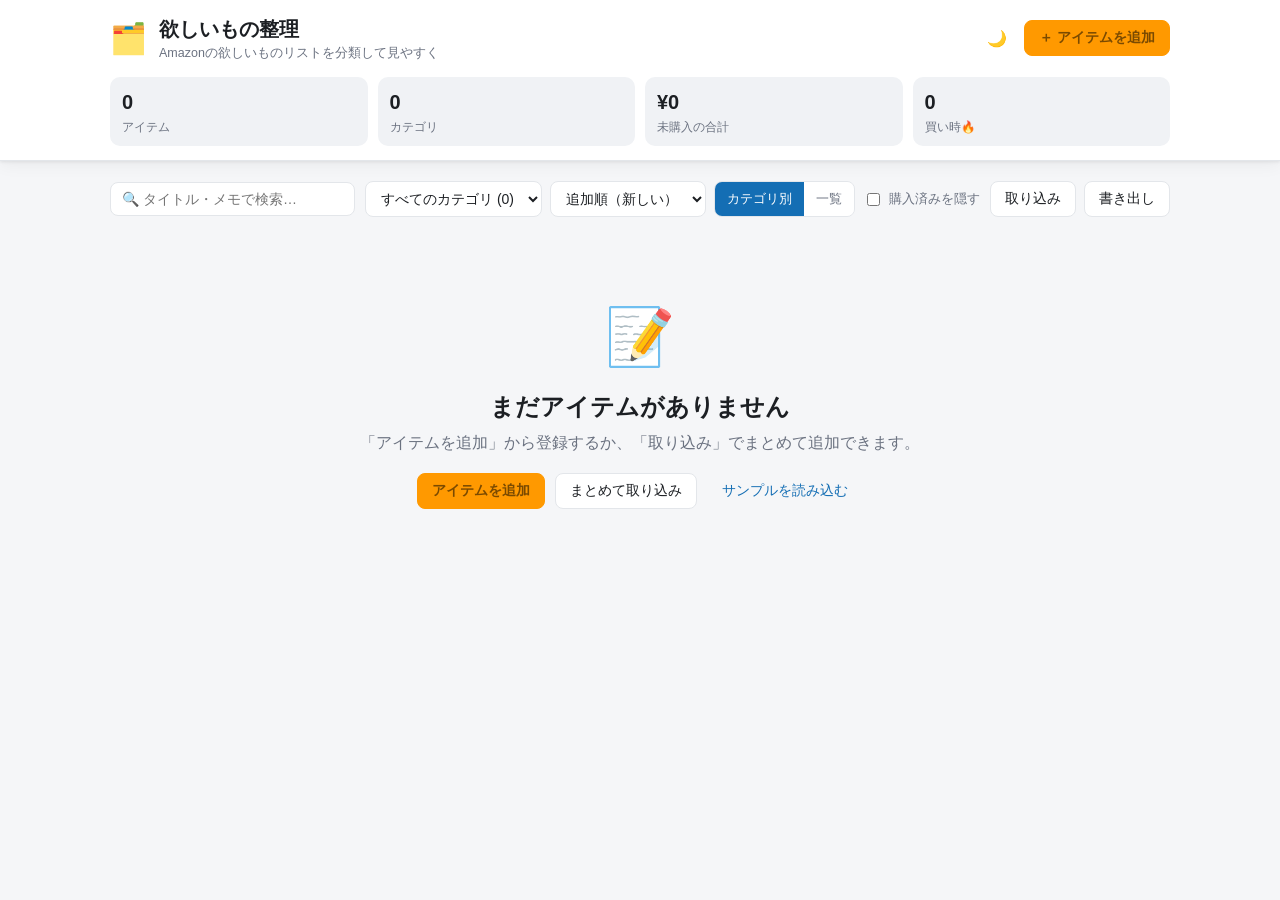
==== wishlist-organizer.html @ 861ff8ee "Add single-file build of the organizer 3ファイルを1つにまとめたスタンドアロン版 wishlist-organizer.html を追加。 ダブルクリックで開け" ====
<!DOCTYPE html>
<html lang="ja">
<head>
<meta charset="UTF-8" />
<meta name="viewport" content="width=device-width, initial-scale=1.0" />
<title>欲しいもの整理 — Wishlist Organizer</title>
<style>
/* 欲しいもの整理アプリ — スタイル。ライト/ダーク対応。 */
:root {
  --bg: #f5f6f8;
  --surface: #ffffff;
  --surface-2: #f0f2f5;
  --text: #1c1f23;
  --text-dim: #6b7280;
  --border: #e3e6ea;
  --primary: #ff9900;      /* Amazon オレンジ */
  --primary-ink: #7a4a00;
  --accent: #146eb4;       /* Amazon ブルー */
  --danger: #d9534f;
  --shadow: 0 1px 3px rgba(0,0,0,.08), 0 4px 16px rgba(0,0,0,.05);
  --radius: 12px;
}
:root[data-theme="dark"] {
  --bg: #14171c;
  --surface: #1d2127;
  --surface-2: #262b33;
  --text: #e6e9ee;
  --text-dim: #9aa3af;
  --border: #333a44;
  --primary: #ffa723;
  --primary-ink: #1d2127;
  --accent: #4ea3e0;
  --shadow: 0 1px 3px rgba(0,0,0,.3), 0 6px 20px rgba(0,0,0,.25);
}

* { box-sizing: border-box; }
html, body { margin: 0; padding: 0; }
body {
  font-family: -apple-system, BlinkMacSystemFont, "Hiragino Kaku Gothic ProN", "Noto Sans JP", "Yu Gothic", Meiryo, sans-serif;
  background: var(--bg);
  color: var(--text);
  line-height: 1.5;
  -webkit-font-smoothing: antialiased;
}
body.modal-open { overflow: hidden; }
a { color: var(--accent); text-decoration: none; }
a:hover { text-decoration: underline; }

/* ---------- ヘッダー ---------- */
.app-header {
  background: var(--surface);
  border-bottom: 1px solid var(--border);
  position: sticky; top: 0; z-index: 20;
  box-shadow: var(--shadow);
}
.header-inner {
  max-width: 1100px; margin: 0 auto; padding: 14px 20px;
  display: flex; align-items: center; justify-content: space-between; gap: 16px;
}
.brand { display: flex; align-items: center; gap: 12px; }
.brand-mark { font-size: 30px; }
.brand h1 { font-size: 20px; margin: 0; }
.tagline { margin: 0; font-size: 12.5px; color: var(--text-dim); }
.header-actions { display: flex; align-items: center; gap: 10px; }

.stats-bar {
  max-width: 1100px; margin: 0 auto; padding: 0 20px 14px;
  display: grid; grid-template-columns: repeat(4, 1fr); gap: 10px;
}
.stat {
  background: var(--surface-2); border-radius: 10px; padding: 10px 12px;
  display: flex; flex-direction: column; gap: 2px;
}
.stat-num { font-size: 20px; font-weight: 700; }
.stat-label { font-size: 11.5px; color: var(--text-dim); }
.stat-hot { outline: 2px solid var(--primary); }
.stat-hot .stat-num { color: var(--primary); }

/* ---------- ボタン類 ---------- */
.btn {
  border: 1px solid var(--border); background: var(--surface); color: var(--text);
  padding: 8px 14px; border-radius: 8px; font-size: 14px; cursor: pointer;
  transition: background .15s, border-color .15s, transform .05s; white-space: nowrap;
}
.btn:hover { background: var(--surface-2); }
.btn:active { transform: translateY(1px); }
.btn-primary { background: var(--primary); border-color: var(--primary); color: var(--primary-ink); font-weight: 700; }
.btn-primary:hover { filter: brightness(1.05); background: var(--primary); }
.btn-ghost { background: transparent; border-color: transparent; color: var(--accent); }
.icon-btn {
  border: none; background: transparent; cursor: pointer; font-size: 16px;
  width: 34px; height: 34px; border-radius: 8px; display: inline-flex;
  align-items: center; justify-content: center; color: var(--text);
}
.icon-btn:hover { background: var(--surface-2); }

/* ---------- コンテナ / ツールバー ---------- */
.container { max-width: 1100px; margin: 0 auto; padding: 20px; }
.toolbar {
  display: flex; flex-wrap: wrap; gap: 10px; align-items: center;
  margin-bottom: 18px;
}
.toolbar-group { display: flex; gap: 8px; align-items: center; flex-wrap: wrap; }
.toolbar-group.grow { flex: 1 1 220px; }
.input {
  background: var(--surface); border: 1px solid var(--border); color: var(--text);
  padding: 8px 11px; border-radius: 8px; font-size: 14px; font-family: inherit;
}
.input:focus { outline: 2px solid var(--accent); outline-offset: -1px; }
#search { width: 100%; }
.checkbox-inline { display: inline-flex; align-items: center; gap: 6px; font-size: 13px; color: var(--text-dim); cursor: pointer; }

.segmented { display: inline-flex; border: 1px solid var(--border); border-radius: 8px; overflow: hidden; }
.seg-btn { border: none; background: var(--surface); color: var(--text-dim); padding: 8px 12px; cursor: pointer; font-size: 13px; }
.seg-btn.active { background: var(--accent); color: #fff; }

/* ---------- リスト / カード ---------- */
.cat-group { margin-bottom: 26px; }
.cat-head {
  display: flex; align-items: baseline; justify-content: space-between; gap: 10px;
  padding: 6px 0 10px; margin-bottom: 12px;
  border-bottom: 2px solid var(--c, var(--border));
}
.cat-name { font-size: 16px; font-weight: 700; }
.cat-meta { font-size: 12.5px; color: var(--text-dim); }

.grid {
  display: grid; gap: 12px;
  grid-template-columns: repeat(auto-fill, minmax(300px, 1fr));
}
.card {
  background: var(--surface); border: 1px solid var(--border); border-radius: var(--radius);
  display: flex; gap: 12px; padding: 12px; box-shadow: var(--shadow);
  transition: transform .08s, box-shadow .15s;
}
.card:hover { transform: translateY(-2px); box-shadow: 0 6px 20px rgba(0,0,0,.10); }
.card.is-purchased { opacity: .6; }
.card.is-purchased .card-title { text-decoration: line-through; }

.card-thumb { flex: 0 0 64px; }
.thumb { width: 64px; height: 64px; object-fit: contain; border-radius: 8px; background: var(--surface-2); }
.thumb-ph { display: flex; align-items: center; justify-content: center; font-size: 30px; }

.card-main { flex: 1 1 auto; min-width: 0; }
.card-top { display: flex; align-items: center; justify-content: space-between; gap: 8px; margin-bottom: 4px; }
.badge {
  font-size: 11px; font-weight: 600; color: #fff; background: var(--c, var(--accent));
  padding: 2px 8px; border-radius: 999px; white-space: nowrap;
}
.prio { font-size: 11px; font-weight: 700; padding: 1px 7px; border-radius: 999px; }
.prio-3 { background: #ffe3e3; color: #c0392b; }
.prio-2 { background: #fff3d6; color: #a9700a; }
.prio-1 { background: var(--surface-2); color: var(--text-dim); }
:root[data-theme="dark"] .prio-3 { background: #4a2222; color: #ff9b9b; }
:root[data-theme="dark"] .prio-2 { background: #453615; color: #ffcf7a; }

.card-title { font-size: 14.5px; margin: 2px 0 6px; line-height: 1.35; word-break: break-word; }
.card-note { font-size: 12.5px; color: var(--text-dim); margin: 0 0 6px; }
.card-price-row { display: flex; align-items: center; gap: 10px; flex-wrap: wrap; margin-bottom: 8px; }
.price { font-size: 16px; font-weight: 700; }
.spark { color: var(--accent); flex: 0 0 auto; }

.advice { font-size: 11px; padding: 2px 8px; border-radius: 999px; font-weight: 600; white-space: nowrap; }
.advice.big { font-size: 13px; padding: 4px 12px; }
.advice-buy { background: #e3f7e8; color: #1e7e34; }
.advice-watch { background: #e7f0fb; color: #146eb4; }
.advice-wait { background: #fdeaea; color: #c0392b; }
.advice-info { background: var(--surface-2); color: var(--text-dim); }
:root[data-theme="dark"] .advice-buy { background: #1f3a27; color: #7ee0a0; }
:root[data-theme="dark"] .advice-watch { background: #1e3346; color: #7bbef0; }
:root[data-theme="dark"] .advice-wait { background: #3f2321; color: #ff9b9b; }

.card-links { display: flex; gap: 6px; flex-wrap: wrap; }
.chip {
  font-size: 11.5px; border: 1px solid var(--border); background: var(--surface-2);
  color: var(--text); padding: 3px 9px; border-radius: 999px; cursor: pointer; display: inline-flex; gap: 3px; align-items: center;
}
.chip:hover { background: var(--surface); text-decoration: none; }
.chip-link { color: var(--text); }

.card-actions { display: flex; flex-direction: column; align-items: center; gap: 4px; }
.buy-check { display: flex; flex-direction: column; align-items: center; font-size: 10px; color: var(--text-dim); cursor: pointer; }
.buy-check input { cursor: pointer; }

.no-match, .muted { color: var(--text-dim); }
.no-match { text-align: center; padding: 40px 0; }

/* ---------- 空状態 ---------- */
.empty-state { text-align: center; padding: 60px 20px; }
.empty-emoji { font-size: 56px; }
.empty-state h2 { margin: 10px 0 6px; }
.empty-state p { color: var(--text-dim); margin: 0 0 18px; }
.empty-actions { display: flex; gap: 10px; justify-content: center; flex-wrap: wrap; }

/* ---------- モーダル ---------- */
.modal-backdrop {
  position: fixed; inset: 0; background: rgba(0,0,0,.45);
  display: flex; align-items: flex-start; justify-content: center;
  padding: 40px 16px; z-index: 50; overflow-y: auto;
}
.modal {
  background: var(--surface); border-radius: 14px; width: 100%; max-width: 520px;
  box-shadow: 0 20px 60px rgba(0,0,0,.3); overflow: hidden;
}
.modal-head { display: flex; align-items: center; justify-content: space-between; padding: 16px 18px; border-bottom: 1px solid var(--border); }
.modal-head h2 { font-size: 17px; margin: 0; }
.modal-body { padding: 18px; }
.modal-foot { display: flex; align-items: center; gap: 10px; justify-content: flex-end; padding: 14px 18px; border-top: 1px solid var(--border); }
.modal-foot .spacer { flex: 1; }

.field { display: flex; flex-direction: column; gap: 5px; margin-bottom: 14px; }
.field > span { font-size: 12.5px; color: var(--text-dim); }
.field em { color: var(--danger); font-style: normal; }
.field .input { width: 100%; }
.field-row { display: flex; gap: 10px; }
.field-row .field { flex: 1; }
.grow { flex: 1; }

.tabs, .tab { display: inline-flex; }
.tabs { gap: 6px; margin-bottom: 12px; }
.tab { border: 1px solid var(--border); background: var(--surface-2); color: var(--text-dim); padding: 6px 14px; border-radius: 8px; cursor: pointer; font-size: 13px; }
.tab.active { background: var(--accent); color: #fff; border-color: var(--accent); }
.tab-panel textarea { width: 100%; font-family: ui-monospace, monospace; font-size: 12.5px; }
.hint { font-size: 12.5px; color: var(--text-dim); margin: 0 0 10px; }

.export-actions { display: flex; flex-direction: column; gap: 10px; }

.steps { margin: 0 0 14px; padding-left: 20px; font-size: 13px; color: var(--text); }
.steps li { margin-bottom: 6px; }

/* 価格モーダル */
.price-summary { display: flex; gap: 18px; align-items: center; flex-wrap: wrap; margin-bottom: 12px; }
.price-summary b { font-size: 18px; display: block; }
.price-chart { color: var(--accent); margin: 6px 0 14px; }
.price-chart .spark { width: 100%; height: 60px; }
.price-table { width: 100%; border-collapse: collapse; font-size: 13px; margin-bottom: 14px; }
.price-table th, .price-table td { text-align: left; padding: 6px 8px; border-bottom: 1px solid var(--border); }
.price-table th { color: var(--text-dim); font-weight: 600; }
.price-ext { display: flex; flex-direction: column; gap: 8px; }
.price-ext .btn { text-align: center; }
.price-add { display: flex; gap: 8px; width: 100%; }
.price-add .input { flex: 1; }

/* ---------- トースト ---------- */
.toast {
  position: fixed; bottom: 24px; left: 50%; transform: translateX(-50%);
  background: #1c1f23; color: #fff; padding: 10px 18px; border-radius: 10px;
  font-size: 13.5px; box-shadow: 0 8px 30px rgba(0,0,0,.3); z-index: 100;
}
.toast-error { background: var(--danger); }

.hidden { display: none !important; }

/* ---------- レスポンシブ ---------- */
@media (max-width: 640px) {
  .stats-bar { grid-template-columns: repeat(2, 1fr); }
  .header-inner { flex-wrap: wrap; }
  .brand h1 { font-size: 18px; }
  .grid { grid-template-columns: 1fr; }
  .toolbar-group { width: 100%; }
  .toolbar-group.grow { flex-basis: auto; }
}

</style>
</head>
<body>

  <header class="app-header">
    <div class="header-inner">
      <div class="brand">
        <span class="brand-mark">🗂️</span>
        <div>
          <h1>欲しいもの整理</h1>
          <p class="tagline">Amazonの欲しいものリストを分類して見やすく</p>
        </div>
      </div>
      <div class="header-actions">
        <button id="theme-toggle" class="icon-btn" title="テーマ切替" aria-label="テーマ切替">🌙</button>
        <button id="add-btn" class="btn btn-primary">＋ アイテムを追加</button>
      </div>
    </div>
    <div class="stats-bar" id="stats-bar"></div>
  </header>

  <main class="container">
    <section class="toolbar">
      <div class="toolbar-group grow">
        <input type="search" id="search" class="input" placeholder="🔍 タイトル・メモで検索…" />
      </div>
      <div class="toolbar-group">
        <select id="filter-category" class="input" title="カテゴリで絞り込み"></select>
        <select id="sort" class="input" title="並べ替え">
          <option value="added-desc">追加順（新しい）</option>
          <option value="added-asc">追加順（古い）</option>
          <option value="price-desc">価格（高い順）</option>
          <option value="price-asc">価格（安い順）</option>
          <option value="priority">優先度</option>
          <option value="name">名前順</option>
        </select>
        <div class="segmented" role="group" aria-label="表示切替">
          <button class="seg-btn active" data-view="grouped">カテゴリ別</button>
          <button class="seg-btn" data-view="flat">一覧</button>
        </div>
        <label class="checkbox-inline">
          <input type="checkbox" id="hide-purchased" /> 購入済みを隠す
        </label>
      </div>
      <div class="toolbar-group">
        <button id="import-btn" class="btn">取り込み</button>
        <button id="export-btn" class="btn">書き出し</button>
      </div>
    </section>

    <div id="list-root" class="list-root"></div>

    <div id="empty-state" class="empty-state hidden">
      <div class="empty-emoji">📝</div>
      <h2>まだアイテムがありません</h2>
      <p>「アイテムを追加」から登録するか、「取り込み」でまとめて追加できます。</p>
      <div class="empty-actions">
        <button class="btn btn-primary" data-open="add">アイテムを追加</button>
        <button class="btn" data-open="import">まとめて取り込み</button>
        <button class="btn btn-ghost" id="load-sample">サンプルを読み込む</button>
      </div>
    </div>
  </main>

  <!-- 追加・編集モーダル -->
  <div class="modal-backdrop hidden" id="item-modal">
    <div class="modal" role="dialog" aria-modal="true" aria-labelledby="item-modal-title">
      <div class="modal-head">
        <h2 id="item-modal-title">アイテムを追加</h2>
        <button class="icon-btn" data-close aria-label="閉じる">✕</button>
      </div>
      <form id="item-form" class="modal-body">
        <input type="hidden" id="f-id" />
        <label class="field">
          <span>タイトル <em>*</em></span>
          <input type="text" id="f-title" class="input" required maxlength="300" />
        </label>
        <div class="field-row">
          <label class="field">
            <span>価格（円）</span>
            <input type="number" id="f-price" class="input" min="0" step="1" inputmode="numeric" />
          </label>
          <label class="field">
            <span>優先度</span>
            <select id="f-priority" class="input">
              <option value="3">高</option>
              <option value="2" selected>中</option>
              <option value="1">低</option>
            </select>
          </label>
        </div>
        <label class="field">
          <span>URL</span>
          <input type="url" id="f-url" class="input" placeholder="https://www.amazon.co.jp/..." />
        </label>
        <label class="field">
          <span>画像URL</span>
          <input type="url" id="f-image" class="input" placeholder="任意" />
        </label>
        <label class="field">
          <span>カテゴリ</span>
          <div class="field-row">
            <select id="f-category" class="input grow"></select>
            <button type="button" id="auto-cat" class="btn" title="タイトルから自動判定">自動判定</button>
          </div>
        </label>
        <label class="field">
          <span>メモ</span>
          <textarea id="f-note" class="input" rows="2" maxlength="500"></textarea>
        </label>
        <div class="modal-foot">
          <button type="button" class="btn" data-close>キャンセル</button>
          <button type="submit" class="btn btn-primary">保存</button>
        </div>
      </form>
    </div>
  </div>

  <!-- 取り込みモーダル -->
  <div class="modal-backdrop hidden" id="import-modal">
    <div class="modal" role="dialog" aria-modal="true" aria-labelledby="import-modal-title">
      <div class="modal-head">
        <h2 id="import-modal-title">まとめて取り込み</h2>
        <button class="icon-btn" data-close aria-label="閉じる">✕</button>
      </div>
      <div class="modal-body">
        <div class="tabs" id="import-tabs">
          <button class="tab active" data-tab="amazon">Amazonから</button>
          <button class="tab" data-tab="paste">貼り付け</button>
          <button class="tab" data-tab="json">JSON</button>
        </div>
        <div class="tab-panel" data-panel="amazon">
          <p class="hint">あなたのAmazonアカウントの欲しいものリストを、ログインしたまま安全に取り込みます。<br>
            （このアプリはAmazonに直接アクセスできないため、あなたのブラウザで実行する小さなスクリプトを使います）</p>
          <ol class="steps">
            <li>下のボタンで<b>抽出スクリプトをコピー</b></li>
            <li>ブラウザで<b>自分の欲しいものリスト</b>のページを開く</li>
            <li><b>F12</b>（Macは⌘+Option+I）→「<b>Console</b>」タブを開く</li>
            <li>貼り付けて<b>Enter</b>。自動で全商品を読み取り、結果がクリップボードにコピーされます</li>
            <li>ここの「<b>JSON</b>」タブに貼り付けて「取り込む」</li>
          </ol>
          <button type="button" id="copy-extractor" class="btn btn-primary">📋 抽出スクリプトをコピー</button>
          <p class="hint muted" style="margin-top:10px">※ スクリプトはあなたのブラウザ内でだけ動作し、データを外部へ送信しません。</p>
        </div>
        <div class="tab-panel hidden" data-panel="paste">
          <p class="hint">Amazonの欲しいものリスト画面からコピーしたテキストや、1行1商品のテキストを貼り付けてください。<br>
            価格（¥1,980 など）が含まれていれば自動で抽出し、タイトルからカテゴリを自動判定します。</p>
          <textarea id="paste-input" class="input" rows="10" placeholder="例）&#10;ソニー ワイヤレスノイズキャンセリングヘッドホン WH-1000XM5 ¥49,500&#10;人を動かす デール・カーネギー ￥1,650&#10;山善 電気ケトル 1.0L"></textarea>
        </div>
        <div class="tab-panel hidden" data-panel="json">
          <p class="hint">このアプリで書き出したJSONを貼り付けて復元します。</p>
          <textarea id="json-input" class="input" rows="10" placeholder='[ { "title": "...", "price": 1000, "category": "..." } ]'></textarea>
        </div>
      </div>
      <div class="modal-foot">
        <label class="checkbox-inline"><input type="checkbox" id="import-replace" /> 既存を置き換える</label>
        <span class="spacer"></span>
        <button type="button" class="btn" data-close>キャンセル</button>
        <button type="button" id="import-run" class="btn btn-primary">取り込む</button>
      </div>
    </div>
  </div>

  <!-- 書き出しモーダル -->
  <div class="modal-backdrop hidden" id="export-modal">
    <div class="modal" role="dialog" aria-modal="true" aria-labelledby="export-modal-title">
      <div class="modal-head">
        <h2 id="export-modal-title">書き出し</h2>
        <button class="icon-btn" data-close aria-label="閉じる">✕</button>
      </div>
      <div class="modal-body">
        <p class="hint">現在のリストをファイルに保存できます。</p>
        <div class="export-actions">
          <button class="btn btn-primary" id="export-json">JSONで保存（バックアップ）</button>
          <button class="btn" id="export-csv">CSVで保存（表計算用）</button>
        </div>
      </div>
    </div>
  </div>

  <!-- 価格履歴モーダル -->
  <div class="modal-backdrop hidden" id="price-modal">
    <div class="modal" role="dialog" aria-modal="true" aria-labelledby="price-modal-title">
      <div class="modal-head">
        <h2 id="price-modal-title">価格の推移</h2>
        <button class="icon-btn" data-close aria-label="閉じる">✕</button>
      </div>
      <div class="modal-body" id="price-modal-body">
        <!-- JSで描画 -->
      </div>
      <div class="modal-foot">
        <form id="price-add-form" class="price-add">
          <input type="number" id="price-add-value" class="input" min="0" step="1" placeholder="今の価格を記録（円）" inputmode="numeric" />
          <button type="submit" class="btn btn-primary">記録</button>
        </form>
      </div>
    </div>
  </div>

  <div id="toast" class="toast hidden"></div>

<script>
/*
 * カテゴリ定義とタイトルからの自動分類ロジック。
 * 各カテゴリは日本語・英語のキーワードを持ち、タイトルに含まれる
 * キーワード数が最も多いカテゴリを推定する。該当なしは「その他」。
 */
(function (global) {
  "use strict";

  // 表示順は定義順。id はデータ保存用の安定キー。
  const CATEGORIES = [
    { id: "electronics", name: "家電・ガジェット", icon: "📱", keywords: [
      "イヤホン", "ヘッドホン", "スピーカー", "テレビ", "モニター", "ディスプレイ", "カメラ", "レンズ",
      "スマホ", "スマートフォン", "タブレット", "充電", "バッテリー", "モバイル", "ケーブル", "usb",
      "hdmi", "wi-fi", "wifi", "ルーター", "プロジェクター", "掃除機", "空気清浄", "扇風機", "ヒーター",
      "電子レンジ", "冷蔵庫", "洗濯", "ドライヤー", "アレクサ", "alexa", "echo", "スマートウォッチ",
      "bluetooth", "ノイズキャンセ", "wh-", "airpods", "anker", "sony", "ソニー", "パナソニック", "gopro" ] },
    { id: "pc", name: "PC・周辺機器", icon: "💻", keywords: [
      "パソコン", "ノートpc", "ノートパソコン", "デスクトップ", "キーボード", "マウス", "ssd", "hdd",
      "メモリ", "cpu", "gpu", "グラボ", "グラフィックボード", "マザーボード", "電源ユニット", "pcケース",
      "webカメラ", "ウェブカメラ", "usbハブ", "ドッキング", "モニターアーム", "マウスパッド", "ゲーミング",
      "logicool", "ロジクール", "elecom", "エレコム", "razer", "液晶タブレット", "ペンタブ" ] },
    { id: "book", name: "本・書籍", icon: "📚", keywords: [
      "本", "書籍", "文庫", "新書", "単行本", "コミック", "漫画", "マンガ", "小説", "図鑑", "参考書",
      "問題集", "雑誌", "kindle", "電子書籍", "作", "著", "入門", "教科書", "ガイドブック", "実用書" ] },
    { id: "game_hobby", name: "ゲーム・ホビー", icon: "🎮", keywords: [
      "ゲーム", "switch", "スイッチ", "playstation", "プレステ", "ps5", "ps4", "xbox", "nintendo", "任天堂",
      "コントローラー", "プラモデル", "フィギュア", "ガンプラ", "ボードゲーム", "カードゲーム", "トレカ",
      "パズル", "楽器", "ギター", "ピアノ", "ソフト", "amiibo", "レゴ", "lego", "ラジコン", "ドローン" ] },
    { id: "fashion", name: "ファッション・衣類", icon: "👕", keywords: [
      "シャツ", "tシャツ", "パンツ", "ジーンズ", "デニム", "スカート", "ワンピース", "コート", "ジャケット",
      "パーカー", "セーター", "ニット", "靴", "スニーカー", "ブーツ", "サンダル", "バッグ", "リュック",
      "財布", "ベルト", "帽子", "キャップ", "マフラー", "手袋", "靴下", "下着", "レディース", "メンズ",
      "腕時計", "時計", "アクセサリー", "ネックレス", "ピアス", "サングラス", "メガネ" ] },
    { id: "beauty_health", name: "美容・健康", icon: "💄", keywords: [
      "化粧", "コスメ", "スキンケア", "美容液", "化粧水", "乳液", "クリーム", "日焼け止め", "シャンプー",
      "トリートメント", "ボディ", "香水", "フレグランス", "電動歯ブラシ", "シェーバー", "脱毛", "美顔",
      "サプリ", "プロテイン", "ビタミン", "マスク", "洗顔", "ヘアオイル", "口紅", "ファンデ", "美容家電" ] },
    { id: "kitchen", name: "キッチン・調理", icon: "🍳", keywords: [
      "フライパン", "鍋", "包丁", "まな板", "食器", "皿", "コップ", "グラス", "マグ", "タンブラー",
      "水筒", "ケトル", "電気ケトル", "炊飯", "トースター", "コーヒー", "ミキサー", "ブレンダー",
      "調理", "キッチン", "保存容器", "タッパー", "カトラリー", "箸", "スプーン", "フォーク", "圧力鍋",
      "ホットプレート", "弁当", "エプロン", "ラップ" ] },
    { id: "food", name: "食品・飲料", icon: "🍫", keywords: [
      "コーヒー豆", "お茶", "紅茶", "水 ", "ミネラルウォーター", "お菓子", "チョコ", "スナック", "ナッツ",
      "米", "パスタ", "レトルト", "缶詰", "調味料", "醤油", "味噌", "オイル", "ドレッシング", "プロテインバー",
      "サプリメント", "飲料", "ジュース", "ビール", "ワイン", "日本酒", "ふりかけ", "スープ", "健康食品" ] },
    { id: "daily", name: "日用品・消耗品", icon: "🧴", keywords: [
      "洗剤", "柔軟剤", "ティッシュ", "トイレットペーパー", "キッチンペーパー", "ゴミ袋", "ラップ",
      "歯ブラシ", "歯磨き", "石鹸", "ハンドソープ", "ボディソープ", "掃除", "除菌", "消臭", "芳香剤",
      "電池", "乾電池", "マスク", "綿棒", "おむつ", "ウェットティッシュ", "洗濯洗剤", "詰め替え" ] },
    { id: "interior", name: "インテリア・家具", icon: "🛋️", keywords: [
      "ソファ", "椅子", "チェア", "テーブル", "デスク", "棚", "ラック", "収納", "ベッド", "マットレス",
      "布団", "枕", "クッション", "カーテン", "ラグ", "カーペット", "照明", "ライト", "ランプ", "時計 掛け",
      "ミラー", "鏡", "観葉植物", "花瓶", "インテリア", "家具", "ハンガー", "衣装ケース" ] },
    { id: "outdoor_sports", name: "アウトドア・スポーツ", icon: "⛺", keywords: [
      "テント", "タープ", "寝袋", "シュラフ", "ランタン", "キャンプ", "アウトドア", "登山", "リュック 登山",
      "ヨガ", "ダンベル", "トレーニング", "筋トレ", "ランニング", "自転車", "ロードバイク", "スケボー",
      "ボール", "ラケット", "ゴルフ", "釣り", "スキー", "スノボ", "水着", "プロテイン", "クーラーボックス" ] },
    { id: "baby_kids", name: "ベビー・キッズ", icon: "🧸", keywords: [
      "ベビー", "赤ちゃん", "おむつ", "ミルク", "哺乳", "ベビーカー", "抱っこ紐", "チャイルドシート",
      "おもちゃ", "知育", "絵本", "積み木", "ぬいぐるみ", "子供", "こども", "キッズ", "幼児", "離乳食",
      "スタイ", "おしりふき", "ベビー服", "学習机" ] },
    { id: "pet", name: "ペット用品", icon: "🐾", keywords: [
      "ペット", "犬", "猫", "ドッグ", "キャット", "餌", "エサ", "フード ペット", "ドッグフード", "キャットフード",
      "トイレ 猫", "猫砂", "ケージ", "リード", "首輪", "ハーネス", "爪とぎ", "ペットシーツ", "水槽", "熱帯魚" ] },
    { id: "stationery", name: "文房具・オフィス", icon: "✏️", keywords: [
      "ペン", "ボールペン", "万年筆", "ノート", "手帳", "ふせん", "付箋", "ハサミ", "のり", "テープ",
      "ホッチキス", "クリップ", "ファイル", "バインダー", "文房具", "文具", "電卓", "はんこ", "シュレッダー",
      "ラベル", "プリンタ", "インク", "コピー用紙", "カレンダー" ] },
    { id: "car", name: "車・バイク用品", icon: "🚗", keywords: [
      "カー用品", "車 ", "タイヤ", "ホイール", "ドラレコ", "ドライブレコーダー", "カーナビ", "車載",
      "エンジンオイル", "ワイパー", "洗車", "バイク", "ヘルメット", "自動車", "シートカバー", "チャイルドシート 車" ] },
    { id: "other", name: "その他", icon: "📦", keywords: [] },
  ];

  const OTHER_ID = "other";

  function normalize(text) {
    return (text || "")
      .toString()
      .toLowerCase()
      // 全角英数を半角へ寄せる（ざっくり）
      .replace(/[Ａ-Ｚａ-ｚ０-９]/g, (c) => String.fromCharCode(c.charCodeAt(0) - 0xfee0));
  }

  // タイトルから最も一致するカテゴリ id を返す。
  function categorize(title) {
    const text = normalize(title);
    if (!text.trim()) return OTHER_ID;
    let best = OTHER_ID;
    let bestScore = 0;
    for (const cat of CATEGORIES) {
      if (!cat.keywords.length) continue;
      let score = 0;
      for (const kw of cat.keywords) {
        if (text.includes(normalize(kw))) {
          // 長いキーワードほど信頼度が高いので重み付け
          score += Math.min(kw.length, 6);
        }
      }
      if (score > bestScore) {
        bestScore = score;
        best = cat.id;
      }
    }
    return best;
  }

  function getCategory(id) {
    return CATEGORIES.find((c) => c.id === id) || CATEGORIES.find((c) => c.id === OTHER_ID);
  }

  global.WishlistCategories = {
    list: CATEGORIES,
    OTHER_ID,
    categorize,
    getCategory,
  };
})(window);

</script>
<script>
/*
 * 欲しいもの整理アプリ — メインロジック。
 * 依存なし・ブラウザのみ。データは localStorage に保存する。
 */
(function () {
  "use strict";

  const CAT = window.WishlistCategories;
  const STORE_KEY = "wishlist-organizer/items/v1";
  const PREF_KEY = "wishlist-organizer/prefs/v1";

  /** @typedef {{
   *  id:string, title:string, price:number|null, url:string, image:string,
   *  category:string, priority:number, note:string, purchased:boolean,
   *  added:number, priceHistory:{price:number,date:number}[]
   * }} Item */

  /** @type {Item[]} */
  let items = [];
  let prefs = { view: "grouped", sort: "added-desc", hidePurchased: false, theme: "light" };
  let editingId = null;   // アイテム編集中の id
  let priceItemId = null; // 価格モーダルで表示中の id

  // ---------- 永続化 ----------
  function load() {
    try {
      items = JSON.parse(localStorage.getItem(STORE_KEY) || "[]");
      if (!Array.isArray(items)) items = [];
    } catch { items = []; }
    try {
      Object.assign(prefs, JSON.parse(localStorage.getItem(PREF_KEY) || "{}"));
    } catch { /* ignore */ }
  }
  function saveItems() { localStorage.setItem(STORE_KEY, JSON.stringify(items)); }
  function savePrefs() { localStorage.setItem(PREF_KEY, JSON.stringify(prefs)); }

  // ---------- ユーティリティ ----------
  const $ = (sel, root = document) => root.querySelector(sel);
  const $$ = (sel, root = document) => Array.from(root.querySelectorAll(sel));
  const uid = () => Date.now().toString(36) + Math.random().toString(36).slice(2, 7);
  const esc = (s) => (s || "").replace(/[&<>"']/g, (c) => ({ "&": "&amp;", "<": "&lt;", ">": "&gt;", '"': "&quot;", "'": "&#39;" }[c]));
  const yen = (n) => (n == null || isNaN(n)) ? "—" : "¥" + Number(n).toLocaleString("ja-JP");
  const PRIORITY_LABEL = { 3: "高", 2: "中", 1: "低" };

  // Amazon 欲しいものリスト抽出スクリプト（コンソール貼り付け用）。
  // 詳細版は tools/extract-wishlist.js にあり、これはコピーボタン用の同等版。
  const EXTRACTOR_SRC = `/* Amazon 欲しいものリスト抽出スクリプト — 欲しいもの整理アプリ用 */
(async function(){"use strict";const sleep=ms=>new Promise(r=>setTimeout(r,ms));
async function loadAll(){let last=-1;for(let i=0;i<60;i++){const items=document.querySelectorAll('#g-items > li, ul[id="g-items"] > li');window.scrollTo(0,document.body.scrollHeight);await sleep(700);const done=document.querySelector('#endOfListMarker');const c=items.length;if(done&&c===last)break;if(c===last&&i>1)break;last=c;}window.scrollTo(0,0);}
function price(t){if(!t)return null;const m=t.replace(/,/g,'').match(/[¥￥]?\\s*(\\d+)(?:\\s*円)?/);return m?Number(m[1]):null;}
function abs(h){if(!h)return'';try{return new URL(h,location.origin).href.split('?')[0];}catch(e){return h;}}
function pick(el){const t=el.querySelector('a[id^="itemName_"]')||el.querySelector('h2 a, h3 a, .g-title a, a.a-link-normal[title]');const title=(t&&(t.getAttribute('title')||t.textContent||'')).trim();const url=abs(t&&t.getAttribute('href'));const p=el.querySelector('[id^="itemPrice_"] .a-offscreen')||el.querySelector('.a-price .a-offscreen')||el.querySelector('[id^="itemPrice_"]')||el.querySelector('.a-color-price');const price_=price(p&&p.textContent);const img=el.querySelector('img');const image=img?(img.getAttribute('src')||''):'';if(!title)return null;return{title,price:price_,url,image};}
console.log('%c欲しいものリストを読み込み中…','font-size:14px;color:#146eb4');await loadAll();
const nodes=document.querySelectorAll('#g-items > li, ul[id="g-items"] > li');const items=[];nodes.forEach(el=>{const it=pick(el);if(it)items.push(it);});
if(!items.length){console.warn('商品が見つかりませんでした。欲しいものリストのページで、ページを再読み込みしてから再実行してください。');return;}
const json=JSON.stringify(items,null,2);
try{await navigator.clipboard.writeText(json);console.log('%c✅ '+items.length+'件を抽出しクリップボードにコピーしました！アプリの［取り込み→JSON］に貼り付けてください。','font-size:14px;color:#1e7e34;font-weight:bold');}catch(e){console.log('%c✅ '+items.length+'件を抽出しました（自動コピー失敗）。下の出力をコピーしてください。','color:#a9700a');}
console.log(json);console.table(items.map(i=>({title:i.title.slice(0,40),price:i.price})));return items;})();`;

  // Amazon URL から ASIN(10桁) を抽出。
  function extractAsin(url) {
    if (!url) return null;
    const m = String(url).match(/(?:\/dp\/|\/gp\/product\/|\/gp\/aw\/d\/|\/product\/|\/dp\/product\/|\/ASIN\/)([A-Z0-9]{10})/i)
      || String(url).match(/[/?&](?:asin|ASIN)=([A-Z0-9]{10})/)
      || String(url).match(/\b(B0[A-Z0-9]{8})\b/);
    return m ? m[1].toUpperCase() : null;
  }
  // Keepa（日本ドメイン=5）と camelcamelcamel(日本) の価格履歴 URL。
  function keepaUrl(asin) { return "https://keepa.com/#!product/5-" + asin; }
  function camelUrl(asin) { return "https://jp.camelcamelcamel.com/product/" + asin; }

  // 買い時判定：価格履歴から最安値と現在値を比較。
  function buyAdvice(item) {
    const hist = (item.priceHistory || []).filter((h) => h.price != null && !isNaN(h.price));
    const cur = item.price;
    if (cur == null || isNaN(cur)) return null;
    if (hist.length < 2) return { level: "info", text: "履歴を集めると判定できます", min: null };
    const prices = hist.map((h) => h.price);
    const min = Math.min(...prices);
    const max = Math.max(...prices);
    if (max === min) return { level: "info", text: "価格変動なし", min };
    // 現在値が最安値の +2% 以内なら買い時
    if (cur <= min * 1.02) return { level: "buy", text: "買い時！ ほぼ最安値", min };
    const dropPct = Math.round(((cur - min) / cur) * 100);
    if (cur >= max * 0.98) return { level: "wait", text: "高値圏。値下がり待ち", min };
    return { level: "watch", text: `あと約${dropPct}%下がると最安値`, min };
  }

  // 価格を履歴に記録（同日同額の重複は避ける）。
  function recordPrice(item, price) {
    if (price == null || isNaN(price)) return;
    item.priceHistory = item.priceHistory || [];
    const last = item.priceHistory[item.priceHistory.length - 1];
    if (last && last.price === price) return;
    item.priceHistory.push({ price: Number(price), date: Date.now() });
  }

  // ---------- アイテム操作 ----------
  function makeItem(data) {
    const price = data.price != null && data.price !== "" ? Number(data.price) : null;
    const item = {
      id: uid(),
      title: (data.title || "").trim(),
      price,
      url: (data.url || "").trim(),
      image: (data.image || "").trim(),
      category: data.category || CAT.categorize(data.title),
      priority: Number(data.priority) || 2,
      note: (data.note || "").trim(),
      purchased: !!data.purchased,
      added: data.added || Date.now(),
      priceHistory: [],
    };
    if (price != null) item.priceHistory.push({ price, date: item.added });
    return item;
  }

  function findExisting(data) {
    const asin = extractAsin(data.url);
    const title = (data.title || "").trim().toLowerCase();
    return items.find((it) => {
      if (asin && extractAsin(it.url) === asin) return true;
      if (title && it.title.trim().toLowerCase() === title) return true;
      return false;
    });
  }

  // 取り込み時のマージ：既存があれば価格履歴を追記、なければ追加。
  function upsert(data) {
    const existing = findExisting(data);
    if (existing) {
      const p = data.price != null && data.price !== "" ? Number(data.price) : null;
      if (p != null && p !== existing.price) {
        existing.price = p;
        recordPrice(existing, p);
      }
      if (!existing.image && data.image) existing.image = data.image;
      if (!existing.url && data.url) existing.url = data.url;
      return { added: false };
    }
    items.push(makeItem(data));
    return { added: true };
  }

  // ---------- レンダリング ----------
  function visibleItems() {
    const q = $("#search").value.trim().toLowerCase();
    const catFilter = $("#filter-category").value;
    let list = items.slice();
    if (prefs.hidePurchased) list = list.filter((it) => !it.purchased);
    if (catFilter && catFilter !== "all") list = list.filter((it) => it.category === catFilter);
    if (q) list = list.filter((it) => (it.title + " " + it.note).toLowerCase().includes(q));
    return sortItems(list);
  }

  function sortItems(list) {
    const s = prefs.sort;
    const byNum = (a, b, k, dir) => ((a[k] ?? 0) - (b[k] ?? 0)) * dir;
    switch (s) {
      case "added-asc": return list.sort((a, b) => byNum(a, b, "added", 1));
      case "price-desc": return list.sort((a, b) => (b.price ?? -1) - (a.price ?? -1));
      case "price-asc": return list.sort((a, b) => (a.price ?? Infinity) - (b.price ?? Infinity));
      case "priority": return list.sort((a, b) => b.priority - a.priority || byNum(a, b, "added", -1));
      case "name": return list.sort((a, b) => a.title.localeCompare(b.title, "ja"));
      case "added-desc":
      default: return list.sort((a, b) => byNum(a, b, "added", -1));
    }
  }

  function sparkline(hist) {
    const pts = (hist || []).filter((h) => h.price != null);
    if (pts.length < 2) return "";
    const w = 120, h = 28, pad = 2;
    const prices = pts.map((p) => p.price);
    const min = Math.min(...prices), max = Math.max(...prices);
    const range = max - min || 1;
    const step = (w - pad * 2) / (pts.length - 1);
    const coords = pts.map((p, i) => {
      const x = pad + i * step;
      const y = pad + (h - pad * 2) * (1 - (p.price - min) / range);
      return [x, y];
    });
    const d = coords.map((c, i) => (i ? "L" : "M") + c[0].toFixed(1) + " " + c[1].toFixed(1)).join(" ");
    const last = coords[coords.length - 1];
    return `<svg class="spark" viewBox="0 0 ${w} ${h}" width="${w}" height="${h}" aria-hidden="true">
      <path d="${d}" fill="none" stroke="currentColor" stroke-width="1.5"/>
      <circle cx="${last[0].toFixed(1)}" cy="${last[1].toFixed(1)}" r="2.2" fill="currentColor"/>
    </svg>`;
  }

  function itemCard(it) {
    const cat = CAT.getCategory(it.category);
    const asin = extractAsin(it.url);
    const advice = buyAdvice(it);
    const priceLinks = asin ? `
      <a class="chip chip-link" href="${keepaUrl(asin)}" target="_blank" rel="noopener" title="Keepaで価格推移">📈 Keepa</a>
      <a class="chip chip-link" href="${camelUrl(asin)}" target="_blank" rel="noopener" title="camelcamelcamelで価格推移">🐫 Camel</a>` : "";
    const adviceBadge = advice ? `<span class="advice advice-${advice.level}">${esc(advice.text)}</span>` : "";
    const img = it.image
      ? `<img class="thumb" src="${esc(it.image)}" alt="" loading="lazy" onerror="this.style.display='none'">`
      : `<div class="thumb thumb-ph">${cat.icon}</div>`;
    const titleHtml = it.url
      ? `<a href="${esc(it.url)}" target="_blank" rel="noopener">${esc(it.title)}</a>`
      : esc(it.title);
    return `
    <article class="card ${it.purchased ? "is-purchased" : ""}" data-id="${it.id}">
      <div class="card-thumb">${img}</div>
      <div class="card-main">
        <div class="card-top">
          <span class="badge" style="--c:${catColor(it.category)}">${cat.icon} ${esc(cat.name)}</span>
          <span class="prio prio-${it.priority}" title="優先度">${PRIORITY_LABEL[it.priority]}</span>
        </div>
        <h3 class="card-title">${titleHtml}</h3>
        ${it.note ? `<p class="card-note">${esc(it.note)}</p>` : ""}
        <div class="card-price-row">
          <span class="price">${yen(it.price)}</span>
          ${sparkline(it.priceHistory)}
          ${adviceBadge}
        </div>
        <div class="card-links">
          ${priceLinks}
          <button class="chip" data-act="price" title="価格を記録・確認">💰 価格</button>
        </div>
      </div>
      <div class="card-actions">
        <label class="buy-check" title="購入済み">
          <input type="checkbox" data-act="purchased" ${it.purchased ? "checked" : ""}>
          <span>済</span>
        </label>
        <button class="icon-btn" data-act="edit" title="編集">✏️</button>
        <button class="icon-btn" data-act="delete" title="削除">🗑️</button>
      </div>
    </article>`;
  }

  // カテゴリ id から安定した色を割り当て。
  function catColor(id) {
    const idx = Math.max(0, CAT.list.findIndex((c) => c.id === id));
    const hue = (idx * 47) % 360;
    return `hsl(${hue} 62% 45%)`;
  }

  function render() {
    const root = $("#list-root");
    const list = visibleItems();
    const empty = $("#empty-state");

    if (items.length === 0) {
      root.innerHTML = "";
      empty.classList.remove("hidden");
    } else {
      empty.classList.add("hidden");
    }

    if (prefs.view === "grouped") {
      root.innerHTML = renderGrouped(list);
    } else {
      root.innerHTML = list.length
        ? `<div class="grid">${list.map(itemCard).join("")}</div>`
        : (items.length ? `<p class="no-match">条件に合うアイテムがありません。</p>` : "");
    }
    renderStats();
    renderCategoryFilter();
  }

  function renderGrouped(list) {
    if (!list.length) return items.length ? `<p class="no-match">条件に合うアイテムがありません。</p>` : "";
    const groups = new Map();
    for (const it of list) {
      if (!groups.has(it.category)) groups.set(it.category, []);
      groups.get(it.category).push(it);
    }
    // カテゴリ定義順で並べる
    const ordered = CAT.list.filter((c) => groups.has(c.id));
    return ordered.map((cat) => {
      const g = groups.get(cat.id);
      const subtotal = g.reduce((s, it) => s + (it.price || 0), 0);
      return `
      <section class="cat-group">
        <header class="cat-head" style="--c:${catColor(cat.id)}">
          <span class="cat-name">${cat.icon} ${esc(cat.name)}</span>
          <span class="cat-meta">${g.length}件 ・ 合計 ${yen(subtotal)}</span>
        </header>
        <div class="grid">${g.map(itemCard).join("")}</div>
      </section>`;
    }).join("");
  }

  function renderStats() {
    const total = items.length;
    const active = items.filter((it) => !it.purchased);
    const sum = active.reduce((s, it) => s + (it.price || 0), 0);
    const cats = new Set(items.map((it) => it.category)).size;
    const buyNow = items.filter((it) => { const a = buyAdvice(it); return a && a.level === "buy" && !it.purchased; }).length;
    $("#stats-bar").innerHTML = `
      <div class="stat"><span class="stat-num">${total}</span><span class="stat-label">アイテム</span></div>
      <div class="stat"><span class="stat-num">${cats}</span><span class="stat-label">カテゴリ</span></div>
      <div class="stat"><span class="stat-num">${yen(sum)}</span><span class="stat-label">未購入の合計</span></div>
      <div class="stat ${buyNow ? "stat-hot" : ""}"><span class="stat-num">${buyNow}</span><span class="stat-label">買い時🔥</span></div>`;
  }

  function renderCategoryFilter() {
    const sel = $("#filter-category");
    const cur = sel.value || "all";
    const counts = {};
    for (const it of items) counts[it.category] = (counts[it.category] || 0) + 1;
    const used = CAT.list.filter((c) => counts[c.id]);
    sel.innerHTML = `<option value="all">すべてのカテゴリ (${items.length})</option>` +
      used.map((c) => `<option value="${c.id}">${c.icon} ${esc(c.name)} (${counts[c.id]})</option>`).join("");
    sel.value = [...sel.options].some((o) => o.value === cur) ? cur : "all";
  }

  // 追加/編集フォームのカテゴリ選択肢
  function fillCategorySelect(sel) {
    sel.innerHTML = CAT.list.map((c) => `<option value="${c.id}">${c.icon} ${esc(c.name)}</option>`).join("");
  }

  // ---------- モーダル ----------
  function openModal(id) { $(id).classList.remove("hidden"); document.body.classList.add("modal-open"); }
  function closeModal(el) { el.classList.add("hidden"); document.body.classList.remove("modal-open"); }
  function closeAllModals() { $$(".modal-backdrop").forEach((m) => closeModal(m)); }

  function openItemModal(item) {
    editingId = item ? item.id : null;
    $("#item-modal-title").textContent = item ? "アイテムを編集" : "アイテムを追加";
    $("#f-id").value = item ? item.id : "";
    $("#f-title").value = item ? item.title : "";
    $("#f-price").value = item && item.price != null ? item.price : "";
    $("#f-url").value = item ? item.url : "";
    $("#f-image").value = item ? item.image : "";
    $("#f-priority").value = item ? item.priority : 2;
    $("#f-note").value = item ? item.note : "";
    fillCategorySelect($("#f-category"));
    $("#f-category").value = item ? item.category : CAT.OTHER_ID;
    openModal("#item-modal");
    setTimeout(() => $("#f-title").focus(), 30);
  }

  function submitItemForm(e) {
    e.preventDefault();
    const data = {
      title: $("#f-title").value,
      price: $("#f-price").value,
      url: $("#f-url").value,
      image: $("#f-image").value,
      priority: $("#f-priority").value,
      category: $("#f-category").value,
      note: $("#f-note").value,
    };
    if (!data.title.trim()) return;
    if (editingId) {
      const it = items.find((x) => x.id === editingId);
      if (it) {
        const newPrice = data.price !== "" ? Number(data.price) : null;
        if (newPrice != null && newPrice !== it.price) recordPrice(it, newPrice);
        Object.assign(it, {
          title: data.title.trim(),
          price: newPrice,
          url: data.url.trim(),
          image: data.image.trim(),
          priority: Number(data.priority),
          category: data.category,
          note: data.note.trim(),
        });
      }
      toast("更新しました");
    } else {
      items.push(makeItem(data));
      toast("追加しました");
    }
    saveItems();
    closeAllModals();
    render();
  }

  // ---------- 価格モーダル ----------
  function openPriceModal(id) {
    const it = items.find((x) => x.id === id);
    if (!it) return;
    priceItemId = id;
    const asin = extractAsin(it.url);
    const advice = buyAdvice(it);
    const hist = (it.priceHistory || []).slice().reverse();
    const rows = hist.length
      ? hist.map((h) => `<tr><td>${new Date(h.date).toLocaleDateString("ja-JP")}</td><td>${yen(h.price)}</td></tr>`).join("")
      : `<tr><td colspan="2" class="muted">まだ記録がありません</td></tr>`;
    const min = it.priceHistory && it.priceHistory.length ? Math.min(...it.priceHistory.map((h) => h.price)) : null;
    const links = asin ? `
      <div class="price-ext">
        <p class="hint">正確な価格推移・最安値は外部サービスで確認できます（ASIN: ${asin}）</p>
        <a class="btn" href="${keepaUrl(asin)}" target="_blank" rel="noopener">📈 Keepaで見る</a>
        <a class="btn" href="${camelUrl(asin)}" target="_blank" rel="noopener">🐫 camelcamelcamelで見る</a>
      </div>`
      : `<p class="hint muted">Amazonの商品URLを登録すると、Keepa / camelcamelcamel の価格推移に直接リンクできます。</p>`;
    $("#price-modal-title").textContent = it.title;
    $("#price-modal-body").innerHTML = `
      <div class="price-summary">
        <div><span class="stat-label">現在</span><b>${yen(it.price)}</b></div>
        <div><span class="stat-label">記録上の最安</span><b>${yen(min)}</b></div>
        ${advice ? `<div class="advice advice-${advice.level} big">${esc(advice.text)}</div>` : ""}
      </div>
      ${sparkline(it.priceHistory) ? `<div class="price-chart">${sparkline(it.priceHistory)}</div>` : ""}
      <table class="price-table"><thead><tr><th>日付</th><th>価格</th></tr></thead><tbody>${rows}</tbody></table>
      ${links}`;
    $("#price-add-value").value = "";
    openModal("#price-modal");
  }

  function submitPriceForm(e) {
    e.preventDefault();
    const it = items.find((x) => x.id === priceItemId);
    if (!it) return;
    const v = $("#price-add-value").value;
    if (v === "" || isNaN(Number(v))) return;
    const price = Number(v);
    recordPrice(it, price);
    it.price = price;
    saveItems();
    openPriceModal(it.id); // 再描画
    render();
    toast("価格を記録しました");
  }

  // ---------- 取り込み ----------
  // 貼り付けテキストを 1行1商品としてパース。行末などの価格を抽出。
  function parsePaste(text) {
    const priceRe = /[¥￥]\s*([\d,]+)|([\d,]+)\s*円|(?:JPY|jpy)\s*([\d,]+)/;
    const out = [];
    for (let raw of text.split(/\r?\n/)) {
      const line = raw.trim();
      if (!line) continue;
      // 明らかな不要行（数量・区切りなど）を軽くスキップ
      if (/^[-—=・\s]+$/.test(line)) continue;
      let price = null;
      const m = line.match(priceRe);
      if (m) {
        const num = (m[1] || m[2] || m[3] || "").replace(/,/g, "");
        if (num) price = Number(num);
      }
      let url = "";
      const urlM = line.match(/https?:\/\/\S+/);
      if (urlM) url = urlM[0];
      let title = line
        .replace(priceRe, "")
        .replace(/https?:\/\/\S+/, "")
        .replace(/\s{2,}/g, " ")
        .replace(/[-–—|]+\s*$/, "")
        .trim();
      if (!title && url) title = url;
      if (!title) continue;
      out.push({ title, price, url, category: CAT.categorize(title) });
    }
    return out;
  }

  function runImport() {
    const activeTab = $("#import-tabs .tab.active").dataset.tab;
    if (activeTab === "amazon") {
      toast("「JSON」タブに、抽出したデータを貼り付けてください", true);
      return;
    }
    const replace = $("#import-replace").checked;
    let parsed = [];
    try {
      if (activeTab === "json") {
        const arr = JSON.parse($("#json-input").value);
        if (!Array.isArray(arr)) throw new Error("配列ではありません");
        parsed = arr.map((o) => ({
          title: o.title || o.name || "",
          price: o.price != null ? Number(o.price) : null,
          url: o.url || o.link || "",
          image: o.image || o.img || "",
          category: o.category && CAT.getCategory(o.category).id === o.category ? o.category : CAT.categorize(o.title || o.name),
          priority: o.priority || 2,
          note: o.note || "",
          priceHistory: Array.isArray(o.priceHistory) ? o.priceHistory : undefined,
        }));
      } else {
        parsed = parsePaste($("#paste-input").value);
      }
    } catch (err) {
      toast("読み取れませんでした: " + err.message, true);
      return;
    }
    if (!parsed.length) { toast("取り込むデータがありませんでした", true); return; }

    if (replace) items = [];
    let added = 0, merged = 0;
    for (const d of parsed) {
      if (d.priceHistory && replace) {
        // JSON完全復元（履歴ごと）
        const it = makeItem(d);
        it.priceHistory = d.priceHistory;
        items.push(it);
        added++;
        continue;
      }
      const r = upsert(d);
      if (r.added) added++; else merged++;
    }
    saveItems();
    closeAllModals();
    render();
    $("#paste-input").value = "";
    $("#json-input").value = "";
    toast(`取り込み完了：新規 ${added}件${merged ? `・価格更新 ${merged}件` : ""}`);
  }

  // ---------- 書き出し ----------
  function download(filename, text, type) {
    const blob = new Blob([text], { type });
    const url = URL.createObjectURL(blob);
    const a = document.createElement("a");
    a.href = url; a.download = filename;
    document.body.appendChild(a); a.click(); a.remove();
    setTimeout(() => URL.revokeObjectURL(url), 1000);
  }
  function exportJson() {
    download("wishlist-" + dateStamp() + ".json", JSON.stringify(items, null, 2), "application/json");
    closeAllModals();
  }
  function exportCsv() {
    const head = ["title", "price", "category", "priority", "purchased", "url", "note"];
    const lines = [head.join(",")];
    for (const it of items) {
      const row = [
        it.title, it.price ?? "", CAT.getCategory(it.category).name,
        PRIORITY_LABEL[it.priority], it.purchased ? "済" : "", it.url, it.note,
      ].map((v) => `"${String(v).replace(/"/g, '""')}"`);
      lines.push(row.join(","));
    }
    // Excel の文字化け対策に BOM を付与
    download("wishlist-" + dateStamp() + ".csv", "﻿" + lines.join("\r\n"), "text/csv");
    closeAllModals();
  }
  function dateStamp() {
    const d = new Date();
    return `${d.getFullYear()}${String(d.getMonth() + 1).padStart(2, "0")}${String(d.getDate()).padStart(2, "0")}`;
  }

  // ---------- トースト ----------
  let toastTimer = null;
  function toast(msg, isError) {
    const el = $("#toast");
    el.textContent = msg;
    el.classList.toggle("toast-error", !!isError);
    el.classList.remove("hidden");
    clearTimeout(toastTimer);
    toastTimer = setTimeout(() => el.classList.add("hidden"), 2600);
  }

  // ---------- テーマ ----------
  function applyTheme() {
    document.documentElement.dataset.theme = prefs.theme;
    $("#theme-toggle").textContent = prefs.theme === "dark" ? "☀️" : "🌙";
  }

  // ---------- イベント ----------
  function bindEvents() {
    $("#add-btn").addEventListener("click", () => openItemModal(null));
    $("#item-form").addEventListener("submit", submitItemForm);
    $("#auto-cat").addEventListener("click", () => {
      const t = $("#f-title").value;
      if (t.trim()) { $("#f-category").value = CAT.categorize(t); toast("カテゴリを自動判定しました"); }
    });

    $("#import-btn").addEventListener("click", () => openModal("#import-modal"));
    $("#import-run").addEventListener("click", runImport);
    $("#copy-extractor").addEventListener("click", async () => {
      try {
        await navigator.clipboard.writeText(EXTRACTOR_SRC);
        toast("スクリプトをコピーしました。Amazonのリストで貼り付けてください");
      } catch {
        // クリップボード不可の環境では選択して手動コピーできるようにする
        const ta = document.createElement("textarea");
        ta.value = EXTRACTOR_SRC;
        ta.style.cssText = "position:fixed;top:10%;left:5%;width:90%;height:60%;z-index:200";
        document.body.appendChild(ta);
        ta.focus(); ta.select();
        toast("手動でコピーしてください（Ctrl/Cmd+C）", true);
        setTimeout(() => ta.remove(), 8000);
      }
    });
    $$("#import-tabs .tab").forEach((tab) => tab.addEventListener("click", () => {
      $$("#import-tabs .tab").forEach((t) => t.classList.remove("active"));
      tab.classList.add("active");
      $$("#import-modal .tab-panel").forEach((p) => p.classList.toggle("hidden", p.dataset.panel !== tab.dataset.tab));
    }));

    $("#export-btn").addEventListener("click", () => openModal("#export-modal"));
    $("#export-json").addEventListener("click", exportJson);
    $("#export-csv").addEventListener("click", exportCsv);

    $("#price-add-form").addEventListener("submit", submitPriceForm);

    // モーダル共通の閉じる
    $$(".modal-backdrop").forEach((m) => {
      m.addEventListener("click", (e) => { if (e.target === m) closeModal(m); });
    });
    document.addEventListener("click", (e) => {
      if (e.target.closest("[data-close]")) closeAllModals();
    });
    document.addEventListener("keydown", (e) => { if (e.key === "Escape") closeAllModals(); });

    // 空状態のボタン
    $("#empty-state").addEventListener("click", (e) => {
      const open = e.target.dataset.open;
      if (open === "add") openItemModal(null);
      if (open === "import") openModal("#import-modal");
    });
    $("#load-sample").addEventListener("click", loadSample);

    // ツールバー
    $("#search").addEventListener("input", render);
    $("#filter-category").addEventListener("change", render);
    $("#sort").addEventListener("change", (e) => { prefs.sort = e.target.value; savePrefs(); render(); });
    $("#hide-purchased").addEventListener("change", (e) => { prefs.hidePurchased = e.target.checked; savePrefs(); render(); });
    $$(".seg-btn").forEach((b) => b.addEventListener("click", () => {
      $$(".seg-btn").forEach((x) => x.classList.remove("active"));
      b.classList.add("active");
      prefs.view = b.dataset.view; savePrefs(); render();
    }));
    $("#theme-toggle").addEventListener("click", () => {
      prefs.theme = prefs.theme === "dark" ? "light" : "dark"; savePrefs(); applyTheme();
    });

    // カードのアクション（委譲）
    $("#list-root").addEventListener("click", (e) => {
      const card = e.target.closest(".card");
      if (!card) return;
      const it = items.find((x) => x.id === card.dataset.id);
      if (!it) return;
      const act = e.target.closest("[data-act]")?.dataset.act;
      if (act === "edit") openItemModal(it);
      else if (act === "delete") { if (confirm(`「${it.title}」を削除しますか？`)) { items = items.filter((x) => x.id !== it.id); saveItems(); render(); toast("削除しました"); } }
      else if (act === "price") openPriceModal(it.id);
    });
    $("#list-root").addEventListener("change", (e) => {
      const card = e.target.closest(".card");
      if (!card) return;
      const it = items.find((x) => x.id === card.dataset.id);
      if (it && e.target.dataset.act === "purchased") {
        it.purchased = e.target.checked; saveItems(); render();
      }
    });
  }

  // ---------- サンプル ----------
  function loadSample() {
    const sample = [
      { title: "ソニー ワイヤレスノイズキャンセリングヘッドホン WH-1000XM5", price: 49500, priority: 3, url: "https://www.amazon.co.jp/dp/B09Y2MYL3H", note: "セール待ち" },
      { title: "Anker PowerCore 10000 モバイルバッテリー", price: 2990, priority: 2, url: "https://www.amazon.co.jp/dp/B0194WDVHI" },
      { title: "人を動かす 文庫版 デール・カーネギー", price: 825, priority: 1 },
      { title: "山善 電気ケトル 1.0L", price: 2480, priority: 2 },
      { title: "ロジクール MX Master 3S ワイヤレスマウス", price: 13800, priority: 3, url: "https://www.amazon.co.jp/dp/B0B1234567" },
      { title: "無印良品 体にフィットするソファ", price: 15900, priority: 2 },
      { title: "任天堂 Nintendo Switch 有機ELモデル", price: 37980, priority: 3 },
      { title: "花王 アタック 抗菌EX 洗濯洗剤 詰め替え", price: 398, priority: 1 },
    ];
    items = sample.map(makeItem);
    // 価格履歴のデモを軽く付与
    items[0].priceHistory = [
      { price: 54000, date: Date.now() - 86400000 * 40 },
      { price: 51000, date: Date.now() - 86400000 * 20 },
      { price: 49500, date: Date.now() },
    ];
    items[4].priceHistory = [
      { price: 14800, date: Date.now() - 86400000 * 30 },
      { price: 13800, date: Date.now() },
    ];
    saveItems();
    render();
    toast("サンプルを読み込みました");
  }

  // ---------- 初期化 ----------
  function init() {
    load();
    applyTheme();
    $("#sort").value = prefs.sort;
    $("#hide-purchased").checked = prefs.hidePurchased;
    $$(".seg-btn").forEach((b) => b.classList.toggle("active", b.dataset.view === prefs.view));
    fillCategorySelect($("#f-category"));
    bindEvents();
    render();
  }

  document.addEventListener("DOMContentLoaded", init);
})();

</script>
</body>
</html>
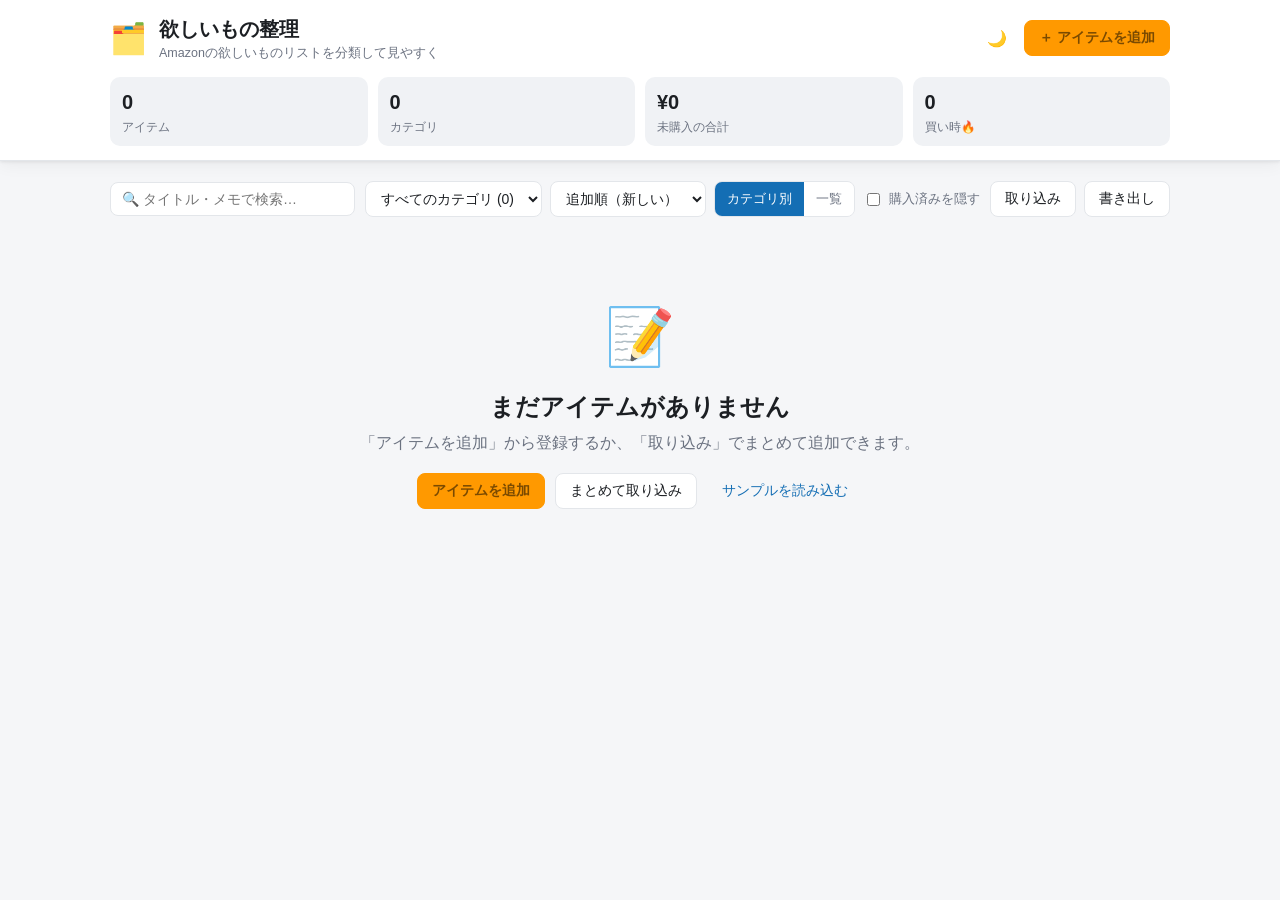
==== commit 4261eefb: "Fix wishlist extractor crashing on items without a title タイトル要素が無い商品（購入不可・区切り等）で null.trim() により 抽出全" ====
--- a/wishlist-organizer.html
+++ b/wishlist-organizer.html
@@ -636,7 +636,8 @@
 async function loadAll(){let last=-1;for(let i=0;i<60;i++){const items=document.querySelectorAll('#g-items > li, ul[id="g-items"] > li');window.scrollTo(0,document.body.scrollHeight);await sleep(700);const done=document.querySelector('#endOfListMarker');const c=items.length;if(done&&c===last)break;if(c===last&&i>1)break;last=c;}window.scrollTo(0,0);}
 function price(t){if(!t)return null;const m=t.replace(/,/g,'').match(/[¥￥]?\\s*(\\d+)(?:\\s*円)?/);return m?Number(m[1]):null;}
 function abs(h){if(!h)return'';try{return new URL(h,location.origin).href.split('?')[0];}catch(e){return h;}}
-function pick(el){const t=el.querySelector('a[id^="itemName_"]')||el.querySelector('h2 a, h3 a, .g-title a, a.a-link-normal[title]');const title=(t&&(t.getAttribute('title')||t.textContent||'')).trim();const url=abs(t&&t.getAttribute('href'));const p=el.querySelector('[id^="itemPrice_"] .a-offscreen')||el.querySelector('.a-price .a-offscreen')||el.querySelector('[id^="itemPrice_"]')||el.querySelector('.a-color-price');const price_=price(p&&p.textContent);const img=el.querySelector('img');const image=img?(img.getAttribute('src')||''):'';if(!title)return null;return{title,price:price_,url,image};}
+function txt(n){if(!n)return'';return((n.getAttribute&&n.getAttribute('title'))||n.textContent||'').trim();}
+function pick(el){try{const t=el.querySelector('a[id^="itemName_"]')||el.querySelector('h2 a[href], h3 a[href]')||el.querySelector('a.a-link-normal[title][href]')||el.querySelector('a[href*="/dp/"]');let title=txt(t);if(!title)title=txt(el.querySelector('[id^="itemName_"]'));const url=abs(t&&t.getAttribute('href'));const p=el.querySelector('[id^="itemPrice_"] .a-offscreen')||el.querySelector('.a-price .a-offscreen')||el.querySelector('[id^="itemPrice_"]')||el.querySelector('.a-color-price');const price_=price(p&&p.textContent);const img=el.querySelector('img');const image=img?(img.getAttribute('src')||''):'';if(!title)return null;return{title:title,price:price_,url:url,image:image};}catch(e){return null;}}
 console.log('%c欲しいものリストを読み込み中…','font-size:14px;color:#146eb4');await loadAll();
 const nodes=document.querySelectorAll('#g-items > li, ul[id="g-items"] > li');const items=[];nodes.forEach(el=>{const it=pick(el);if(it)items.push(it);});
 if(!items.length){console.warn('商品が見つかりませんでした。欲しいものリストのページで、ページを再読み込みしてから再実行してください。');return;}
